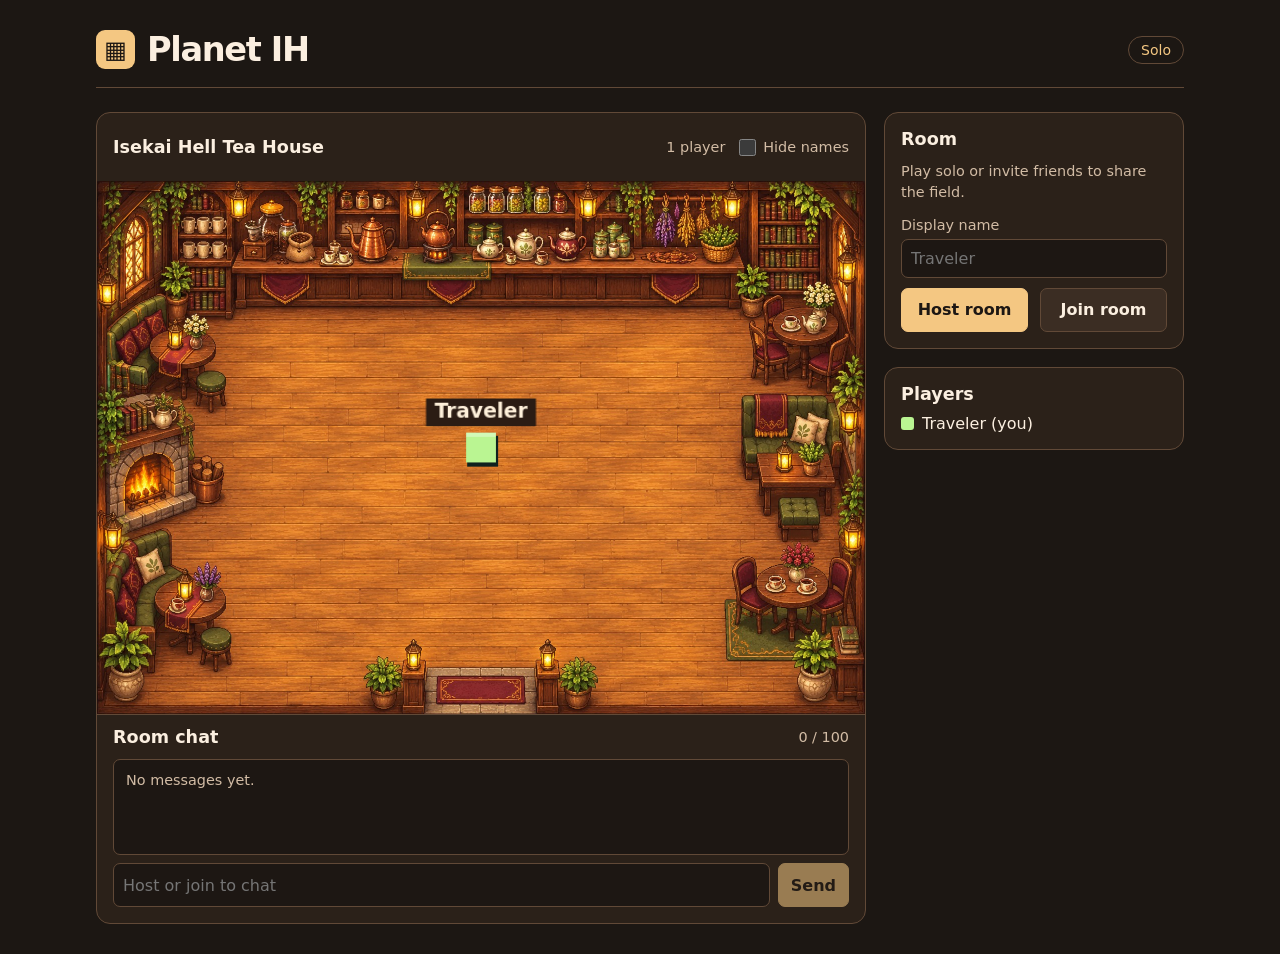
==== index.html @ 9ec79329 "Add shared tea house ambience and chat notifications" ====
<!doctype html>
<html lang="en">
<head>
  <meta charset="utf-8">
  <meta name="viewport" content="width=device-width, initial-scale=1">
  <meta name="theme-color" content="#1c1713">
  <meta name="description" content="Meet friends in the Isekai Hell tea house.">
  <title>Planet IH</title>
  <link rel="stylesheet" href="./style.css?v=7">
  <script type="module" src="./game.js?v=7"></script>
</head>
<body>
  <main>
    <header class="masthead">
      <div class="brand"><span class="mark" aria-hidden="true">▦</span><h1>Planet IH</h1></div>
      <p id="mode" class="pill">Solo</p>
    </header>
    <div class="layout">
      <section class="panel room-panel" aria-labelledby="room-title">
        <h2 id="room-title">Room</h2>
        <p id="status" role="status">Play solo or invite friends to share the field.</p>
        <div id="room-name">
          <label for="name">Display name</label>
          <input id="name" maxlength="18" autocomplete="off" placeholder="Traveler">
        </div>
        <div id="choices" class="actions">
          <button id="host" class="primary">Host room</button>
          <button id="join">Join room</button>
        </div>
        <div id="hosting" hidden>
          <div class="host-ambience">
            <div><label for="backdrop">Room background</label><select id="backdrop"></select></div>
            <div><label for="track">Room music</label><select id="track"></select></div>
          </div>
          <button id="invite" class="primary wide">Create invite</button>
          <div id="offer" hidden>
            <label for="invite-code">Send this link to one friend</label>
            <textarea id="invite-code" rows="2" readonly spellcheck="false"></textarea>
            <button id="copy-invite">Copy invite link</button>
            <button id="discord-invite">Copy Discord invite</button>
            <label for="reply-in">Paste your friend’s reply code</label>
            <textarea id="reply-in" rows="2" autocomplete="off" spellcheck="false"></textarea>
            <button id="accept" class="primary wide">Connect guest</button>
            <button id="cancel-invite" class="wide">Cancel invite</button>
          </div>
        </div>
        <div id="joining" hidden>
          <div id="offer-entry">
            <label for="offer-in">Paste the host’s invite link</label>
            <textarea id="offer-in" rows="2" autocomplete="off" spellcheck="false"></textarea>
          </div>
          <button id="reply" class="primary wide">Generate reply</button>
          <div id="answer" hidden>
            <label for="reply-code">Send this reply code to the host</label>
            <textarea id="reply-code" rows="2" readonly spellcheck="false"></textarea>
            <button id="copy-reply" class="primary wide">Copy reply code</button>
            <button id="discord-reply" class="wide">Copy Discord reply</button>
          </div>
        </div>
        <button id="leave" class="wide" hidden>Leave room</button>
        <div class="audio-options" role="group" aria-label="Personal audio" hidden>
          <p id="room-track"></p>
          <label class="audio-toggle"><input id="music-enabled" type="checkbox"> Play music</label>
          <label class="audio-toggle"><input id="sfx-enabled" type="checkbox" checked> Chat sound</label>
        </div>
      </section>
      <section class="play" aria-labelledby="field-title">
        <div class="bar field-bar">
          <h2 id="field-title">Isekai Hell Tea House</h2>
          <div class="field-options">
            <span id="count">1 player</span>
            <label class="name-toggle"><input id="hide-names" type="checkbox"> Hide names</label>
          </div>
        </div>
        <canvas id="field" width="720" height="500" aria-label="Tea house with named player blocks. Click or tap the floor to move. Keyboard movement is available with WASD or arrow keys."></canvas>
        <section class="chat" aria-labelledby="chat-title">
          <div class="bar chat-heading"><h2 id="chat-title">Room chat</h2><span id="chat-count">0 / 100</span></div>
          <div id="chat-history" role="log" aria-labelledby="chat-title" tabindex="0">
            <p id="chat-empty">No messages yet.</p>
            <ol id="chat-log"></ol>
            <div id="chat-end" aria-hidden="true"></div>
          </div>
          <form id="chat-form">
            <input id="message" aria-label="Chat message" aria-describedby="chat-count" autocomplete="off" placeholder="Host or join to chat" disabled>
            <button id="send-chat" class="primary" disabled>Send</button>
          </form>
          <p id="chat-status" role="status" hidden></p>
        </section>
      </section>
      <section class="panel roster-panel" aria-labelledby="players-title">
        <h2 id="players-title">Players</h2>
        <ul id="players"></ul>
      </section>
    </div>
    <button id="chat-notice" type="button" hidden></button>
  </main>
</body>
</html>
---- style.css ----
:root {
  color-scheme: dark;
  font-family: system-ui, sans-serif;
  color: #fbefe0;
  background: #1c1713;
  --muted: #d2bca5;
  --edge: #614937;
  --accent: #f4c782;
  --panel: #2b2119;
  --inset: #1d1713;
}
* { box-sizing: border-box; }
[hidden] { display: none !important; }
body { margin: 0; }
main { max-width: 1160px; margin: auto; padding: 30px clamp(12px, 4vw, 36px); }
.masthead, .brand, .bar, .actions { display: flex; align-items: center; gap: 12px; }
.masthead, .bar { justify-content: space-between; }
.masthead { border-bottom: 1px solid var(--edge); padding-bottom: 18px; margin-bottom: 24px; }
.mark { display: grid; place-items: center; width: 39px; height: 39px; border-radius: 9px; color: var(--inset); background: var(--accent); font-size: 1.5rem; }
h1, h2, p { margin: 0; }
h1 { font-size: clamp(1.5rem, 4vw, 2.1rem); letter-spacing: -.04em; }
h2 { font-size: 1.1rem; }
.pill { border: 1px solid var(--edge); border-radius: 99px; padding: 5px 12px; color: var(--accent); font-size: .875rem; white-space: nowrap; }
.layout { display: grid; grid-template-columns: minmax(0, 1fr) 300px; grid-template-rows: auto 1fr; gap: 18px; align-items: start; }
.play { grid-area: 1 / 1 / span 2 / 2; }
.room-panel { grid-area: 1 / 2; }
.roster-panel { grid-area: 2 / 2; }
.play, .panel { background: var(--panel); border: 1px solid var(--edge); border-radius: 14px; overflow: hidden; }
.bar { padding: 12px 16px; }
.bar span, #status, #chat-empty, #chat-status, #room-track { color: var(--muted); font-size: .9rem; }
.bar span { white-space: nowrap; }
.field-bar { flex-wrap: wrap; gap: 4px 16px; }
.field-options { display: flex; flex-wrap: wrap; align-items: center; gap: 4px 14px; }
canvas { width: 100%; height: auto; display: block; background: #79502f url('./assets/tea-house.jpg') center / 100% 100% no-repeat; cursor: crosshair; touch-action: manipulation; }
canvas[data-backdrop="moonlit"] { background-color: #3d345d; background-image: url('./assets/moonlit-tea-house.jpg'); }
.panel { padding: 16px; min-width: 0; }
label { display: block; margin: 14px 0 6px; color: var(--muted); font-size: .9rem; }
input, textarea, select { width: 100%; min-width: 0; border: 1px solid var(--edge); border-radius: 7px; background: var(--inset); color: inherit; padding: 9px; font: inherit; }
select { min-height: 44px; }
.name-toggle, .audio-toggle { display: inline-flex; align-items: center; gap: 7px; min-height: 44px; margin: 0; cursor: pointer; white-space: nowrap; }
.name-toggle input, .audio-toggle input { width: 17px; height: 17px; margin: 0; accent-color: var(--accent); }
.audio-options { border-top: 1px solid var(--edge); margin-top: 14px; padding-top: 10px; }
.audio-toggle + .audio-toggle { margin-inline-start: 10px; }
textarea { display: block; resize: vertical; overflow-wrap: anywhere; }
button { min-height: 44px; border: 1px solid var(--edge); border-radius: 7px; background: #3b2d23; color: inherit; padding: 7px 12px; font: inherit; font-weight: 650; cursor: pointer; }
button:hover { border-color: var(--accent); }
button:disabled { opacity: .55; cursor: default; }
:focus-visible { outline: 2px solid var(--accent); outline-offset: 2px; }
.primary { background: var(--accent); color: var(--inset); border-color: var(--accent); }
.primary:hover { background: #ffdfa8; }
.actions, #hosting button, #joining button, #leave { margin-top: 10px; }
.actions button { flex: 1; }
.wide { width: 100%; }
#status { margin-top: 12px; line-height: 1.45; }
#players { padding: 0; margin: 10px 0 0; list-style: none; display: grid; gap: 8px; }
#players li { display: flex; align-items: center; gap: 8px; overflow-wrap: anywhere; }
.kick { margin-left: auto; min-width: 49px; color: #ffb5a6; }
.swatch { width: 13px; height: 13px; border-radius: 3px; flex: 0 0 auto; }
.chat { padding: 0 16px 16px; border-top: 1px solid var(--edge); }
.chat-heading { padding-inline: 0; }
#chat-history { padding: 12px; overflow-y: auto; overflow-wrap: anywhere; max-height: 210px; min-height: 96px; background: var(--inset); border: 1px solid var(--edge); border-radius: 7px; }
#chat-log { list-style: none; display: grid; gap: 7px; padding: 0; margin: 0; }
#chat-log strong { margin-inline-end: .5em; }
#chat-end { height: 1px; }
#chat-form { display: flex; gap: 8px; margin-top: 8px; }
#chat-status { margin-top: 8px; }
#chat-notice { position: fixed; z-index: 1; inset: auto max(14px, env(safe-area-inset-right)) max(14px, env(safe-area-inset-bottom)) auto; background: var(--accent); color: var(--inset); border-color: var(--accent); box-shadow: 0 3px 15px #0008; }
@media (max-width: 760px) {
  main { padding-top: 14px; }
  .masthead { padding-bottom: 12px; margin-bottom: 12px; }
  .layout { grid-template-columns: minmax(0, 1fr); grid-template-rows: none; }
  .layout > * { grid-area: auto; }
}
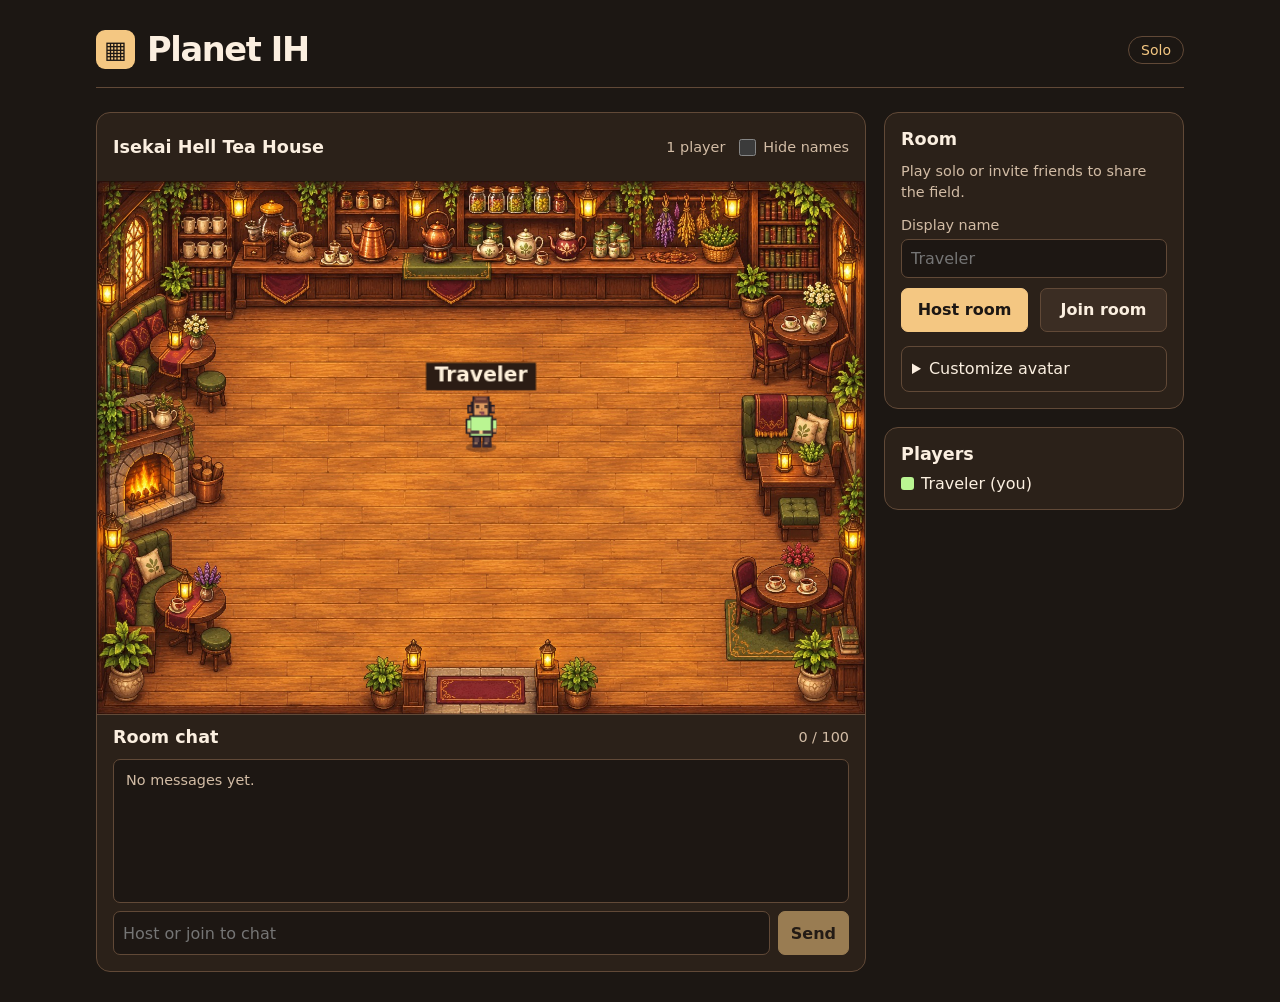
==== commit 5b8b19a0: "Add timed chat mutes and customizable avatars" ====
--- a/index.html
+++ b/index.html
@@ -6,8 +6,8 @@
   <meta name="theme-color" content="#1c1713">
   <meta name="description" content="Meet friends in the Isekai Hell tea house.">
   <title>Planet IH</title>
-  <link rel="stylesheet" href="./style.css?v=7">
-  <script type="module" src="./game.js?v=7"></script>
+  <link rel="stylesheet" href="./style.css?v=8">
+  <script type="module" src="./game.js?v=8"></script>
 </head>
 <body>
   <main>
@@ -27,6 +27,11 @@
           <button id="host" class="primary">Host room</button>
           <button id="join">Join room</button>
         </div>
+        <details id="avatar-editor">
+          <summary>Customize avatar</summary>
+          <canvas id="avatar-preview" width="266" height="126" aria-label="Preview of your avatar"></canvas>
+          <div id="avatar-fields"></div>
+        </details>
         <div id="hosting" hidden>
           <div class="host-ambience">
             <div><label for="backdrop">Room background</label><select id="backdrop"></select></div>
@@ -72,7 +77,7 @@
             <label class="name-toggle"><input id="hide-names" type="checkbox"> Hide names</label>
           </div>
         </div>
-        <canvas id="field" width="720" height="500" aria-label="Tea house with named player blocks. Click or tap the floor to move. Keyboard movement is available with WASD or arrow keys."></canvas>
+        <canvas id="field" width="720" height="500" aria-label="Tea house with player avatars. Click or tap the floor to move. Keyboard movement is available with WASD or arrow keys."></canvas>
         <section class="chat" aria-labelledby="chat-title">
           <div class="bar chat-heading"><h2 id="chat-title">Room chat</h2><span id="chat-count">0 / 100</span></div>
           <div id="chat-history" role="log" aria-labelledby="chat-title" tabindex="0">
@@ -85,6 +90,7 @@
             <button id="send-chat" class="primary" disabled>Send</button>
           </form>
           <p id="chat-status" role="status" hidden></p>
+          <p id="mute-notice" hidden><span id="mute-reason" role="status"></span> <span id="mute-countdown"></span></p>
         </section>
       </section>
       <section class="panel roster-panel" aria-labelledby="players-title">
@@ -93,6 +99,16 @@
       </section>
     </div>
     <button id="chat-notice" type="button" hidden></button>
+    <dialog id="mute-dialog" aria-labelledby="mute-title">
+      <h2 id="mute-title">Mute player</h2>
+      <form id="mute-form">
+        <div class="timeout-fields">
+          <div><label for="mute-time">Duration</label><input id="mute-time" type="number" inputmode="numeric" min="1" step="1" required></div>
+          <div><label for="mute-unit">Unit</label><select id="mute-unit"><option value="60">Minutes</option><option value="1">Seconds</option><option value="3600">Hours</option></select></div>
+        </div>
+        <div class="actions"><button id="cancel-mute" type="button">Cancel</button><button class="primary">Mute chat</button></div>
+      </form>
+    </dialog>
   </main>
 </body>
 </html>
--- a/style.css
+++ b/style.css
@@ -31,8 +31,8 @@
 .bar span { white-space: nowrap; }
 .field-bar { flex-wrap: wrap; gap: 4px 16px; }
 .field-options { display: flex; flex-wrap: wrap; align-items: center; gap: 4px 14px; }
-canvas { width: 100%; height: auto; display: block; background: #79502f url('./assets/tea-house.jpg') center / 100% 100% no-repeat; cursor: crosshair; touch-action: manipulation; }
-canvas[data-backdrop="moonlit"] { background-color: #3d345d; background-image: url('./assets/moonlit-tea-house.jpg'); }
+#field { width: 100%; height: auto; display: block; background: #79502f url('./assets/tea-house.jpg') center / 100% 100% no-repeat; cursor: crosshair; touch-action: manipulation; }
+#field[data-backdrop="moonlit"] { background-color: #3d345d; background-image: url('./assets/moonlit-tea-house.jpg'); }
 .panel { padding: 16px; min-width: 0; }
 label { display: block; margin: 14px 0 6px; color: var(--muted); font-size: .9rem; }
 input, textarea, select { width: 100%; min-width: 0; border: 1px solid var(--edge); border-radius: 7px; background: var(--inset); color: inherit; padding: 9px; font: inherit; }
@@ -53,17 +53,29 @@
 .wide { width: 100%; }
 #status { margin-top: 12px; line-height: 1.45; }
 #players { padding: 0; margin: 10px 0 0; list-style: none; display: grid; gap: 8px; }
-#players li { display: flex; align-items: center; gap: 8px; overflow-wrap: anywhere; }
-.kick { margin-left: auto; min-width: 49px; color: #ffb5a6; }
+#players li { display: flex; align-items: center; gap: 7px; overflow-wrap: anywhere; }
+.player-name { min-width: 0; flex: 1; }
+.moderation { display: flex; gap: 5px; flex: 0 0 auto; }
+.moderation button { padding-inline: 8px; }
+.kick { color: #ffb5a6; }
 .swatch { width: 13px; height: 13px; border-radius: 3px; flex: 0 0 auto; }
 .chat { padding: 0 16px 16px; border-top: 1px solid var(--edge); }
 .chat-heading { padding-inline: 0; }
-#chat-history { padding: 12px; overflow-y: auto; overflow-wrap: anywhere; max-height: 210px; min-height: 96px; background: var(--inset); border: 1px solid var(--edge); border-radius: 7px; }
+#chat-history { padding: 12px; overflow-y: auto; overflow-wrap: anywhere; block-size: 9rem; scrollbar-gutter: stable; background: var(--inset); border: 1px solid var(--edge); border-radius: 7px; }
 #chat-log { list-style: none; display: grid; gap: 7px; padding: 0; margin: 0; }
 #chat-log strong { margin-inline-end: .5em; }
 #chat-end { height: 1px; }
 #chat-form { display: flex; gap: 8px; margin-top: 8px; }
 #chat-status { margin-top: 8px; }
+#mute-notice { margin-top: 8px; color: #ffbea9; font-size: .9rem; }
+#avatar-editor { margin-top: 14px; border: 1px solid var(--edge); border-radius: 8px; padding: 0 10px 10px; }
+#avatar-editor summary { min-height: 44px; padding: 10px 0; line-height: 24px; cursor: pointer; }
+#avatar-editor:not([open]) { padding-bottom: 0; }
+#avatar-preview { display: block; width: 100%; height: auto; background: radial-gradient(ellipse at 50% 90%, #735447, #33261f 72%); border-radius: 6px; }
+#avatar-fields, .timeout-fields { display: grid; grid-template-columns: repeat(2, minmax(0, 1fr)); column-gap: 8px; }
+#avatar-fields select { padding-inline: 4px; font-size: .9rem; }
+#mute-dialog { width: min(340px, calc(100% - 24px)); padding: 16px; color: inherit; background: var(--panel); border: 1px solid var(--edge); border-radius: 14px; }
+#mute-dialog::backdrop { background: #120b09bb; }
 #chat-notice { position: fixed; z-index: 1; inset: auto max(14px, env(safe-area-inset-right)) max(14px, env(safe-area-inset-bottom)) auto; background: var(--accent); color: var(--inset); border-color: var(--accent); box-shadow: 0 3px 15px #0008; }
 @media (max-width: 760px) {
   main { padding-top: 14px; }
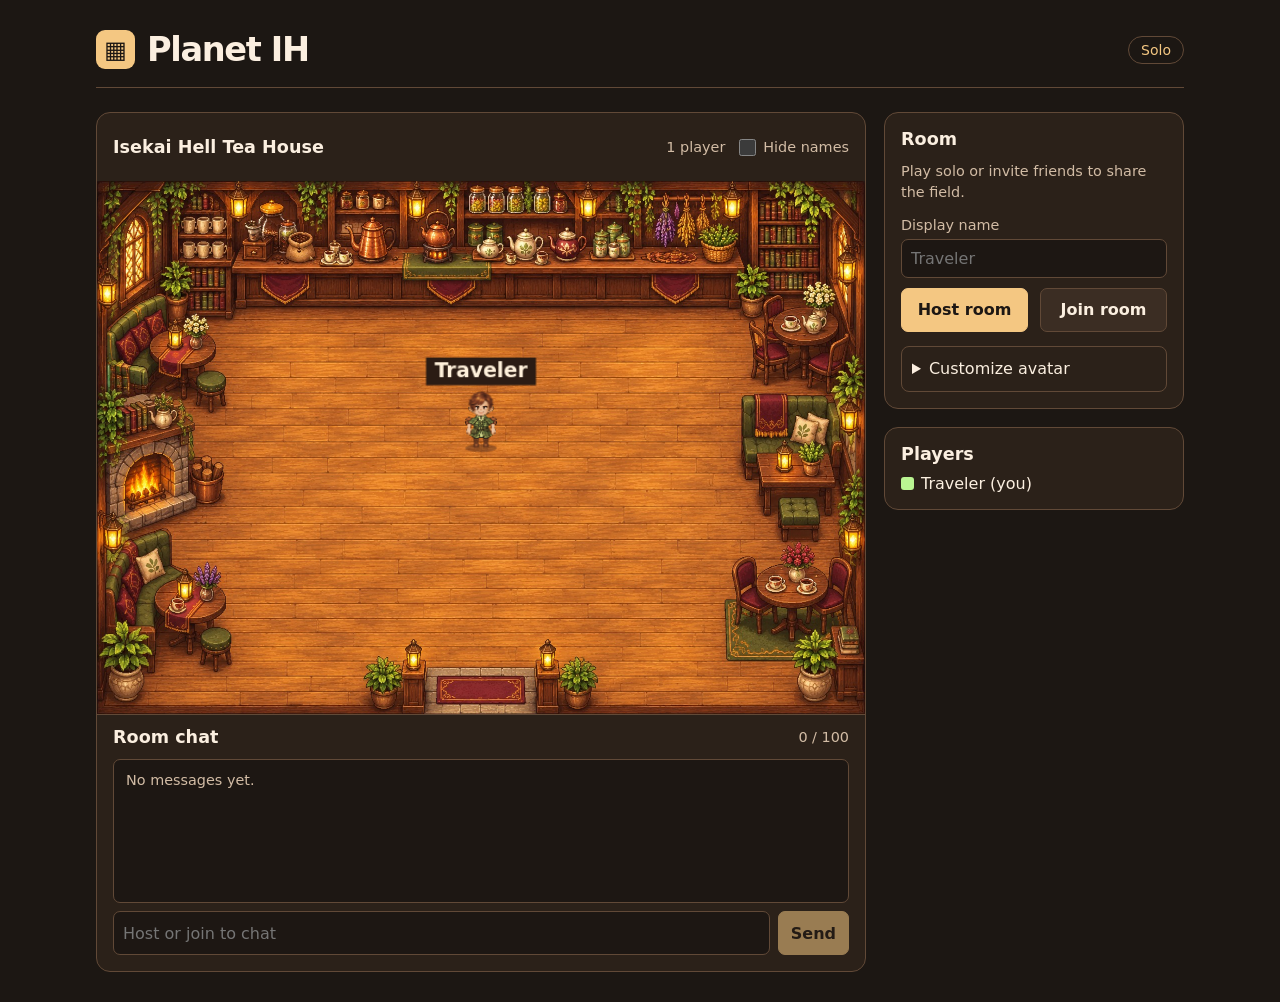
==== commit f23f1385: "Paint layered anime avatars and add accessory colors" ====
--- a/index.html
+++ b/index.html
@@ -6,8 +6,9 @@
   <meta name="theme-color" content="#1c1713">
   <meta name="description" content="Meet friends in the Isekai Hell tea house.">
   <title>Planet IH</title>
-  <link rel="stylesheet" href="./style.css?v=8">
-  <script type="module" src="./game.js?v=8"></script>
+  <link rel="preload" href="./assets/avatar-atlas.png?v=9" as="image">
+  <link rel="stylesheet" href="./style.css?v=9">
+  <script type="module" src="./game.js?v=9"></script>
 </head>
 <body>
   <main>
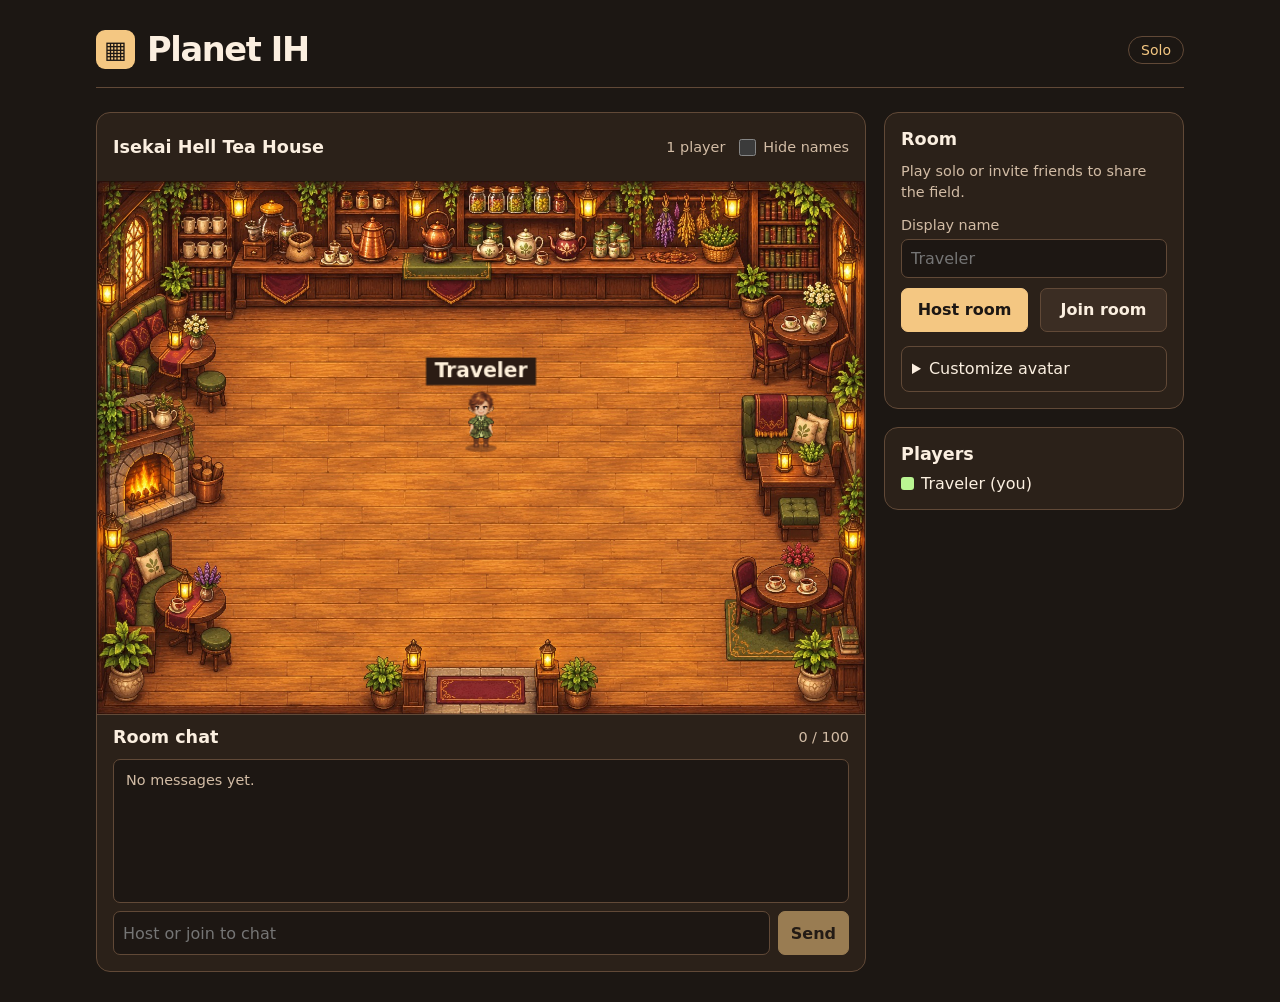
==== commit 7a6b43b0: "Enlarge avatar preview and correct tail and sleeve alignment" ====
--- a/index.html
+++ b/index.html
@@ -7,8 +7,8 @@
   <meta name="description" content="Meet friends in the Isekai Hell tea house.">
   <title>Planet IH</title>
   <link rel="preload" href="./assets/avatar-atlas.png?v=9" as="image">
-  <link rel="stylesheet" href="./style.css?v=9">
-  <script type="module" src="./game.js?v=9"></script>
+  <link rel="stylesheet" href="./style.css?v=10">
+  <script type="module" src="./game.js?v=10"></script>
 </head>
 <body>
   <main>
@@ -30,7 +30,13 @@
         </div>
         <details id="avatar-editor">
           <summary>Customize avatar</summary>
-          <canvas id="avatar-preview" width="266" height="126" aria-label="Preview of your avatar"></canvas>
+          <canvas id="avatar-preview" width="520" height="480" aria-label="Front view of your avatar"></canvas>
+          <div class="preview-angles" role="group" aria-label="Avatar preview angle">
+            <button type="button" data-angle="south" aria-pressed="true">Front</button>
+            <button type="button" data-angle="west" aria-pressed="false">Left</button>
+            <button type="button" data-angle="east" aria-pressed="false">Right</button>
+            <button type="button" data-angle="north" aria-pressed="false">Back</button>
+          </div>
           <div id="avatar-fields"></div>
         </details>
         <div id="hosting" hidden>
--- a/style.css
+++ b/style.css
@@ -72,6 +72,9 @@
 #avatar-editor summary { min-height: 44px; padding: 10px 0; line-height: 24px; cursor: pointer; }
 #avatar-editor:not([open]) { padding-bottom: 0; }
 #avatar-preview { display: block; width: 100%; height: auto; background: radial-gradient(ellipse at 50% 90%, #735447, #33261f 72%); border-radius: 6px; }
+.preview-angles { display: grid; grid-template-columns: repeat(4, minmax(0, 1fr)); gap: 4px; margin-top: 6px; }
+.preview-angles button { padding-inline: 2px; font-size: .875rem; }
+.preview-angles button[aria-pressed="true"] { background: var(--accent); border-color: var(--accent); color: var(--inset); }
 #avatar-fields, .timeout-fields { display: grid; grid-template-columns: repeat(2, minmax(0, 1fr)); column-gap: 8px; }
 #avatar-fields select { padding-inline: 4px; font-size: .9rem; }
 #mute-dialog { width: min(340px, calc(100% - 24px)); padding: 16px; color: inherit; background: var(--panel); border: 1px solid var(--edge); border-radius: 14px; }
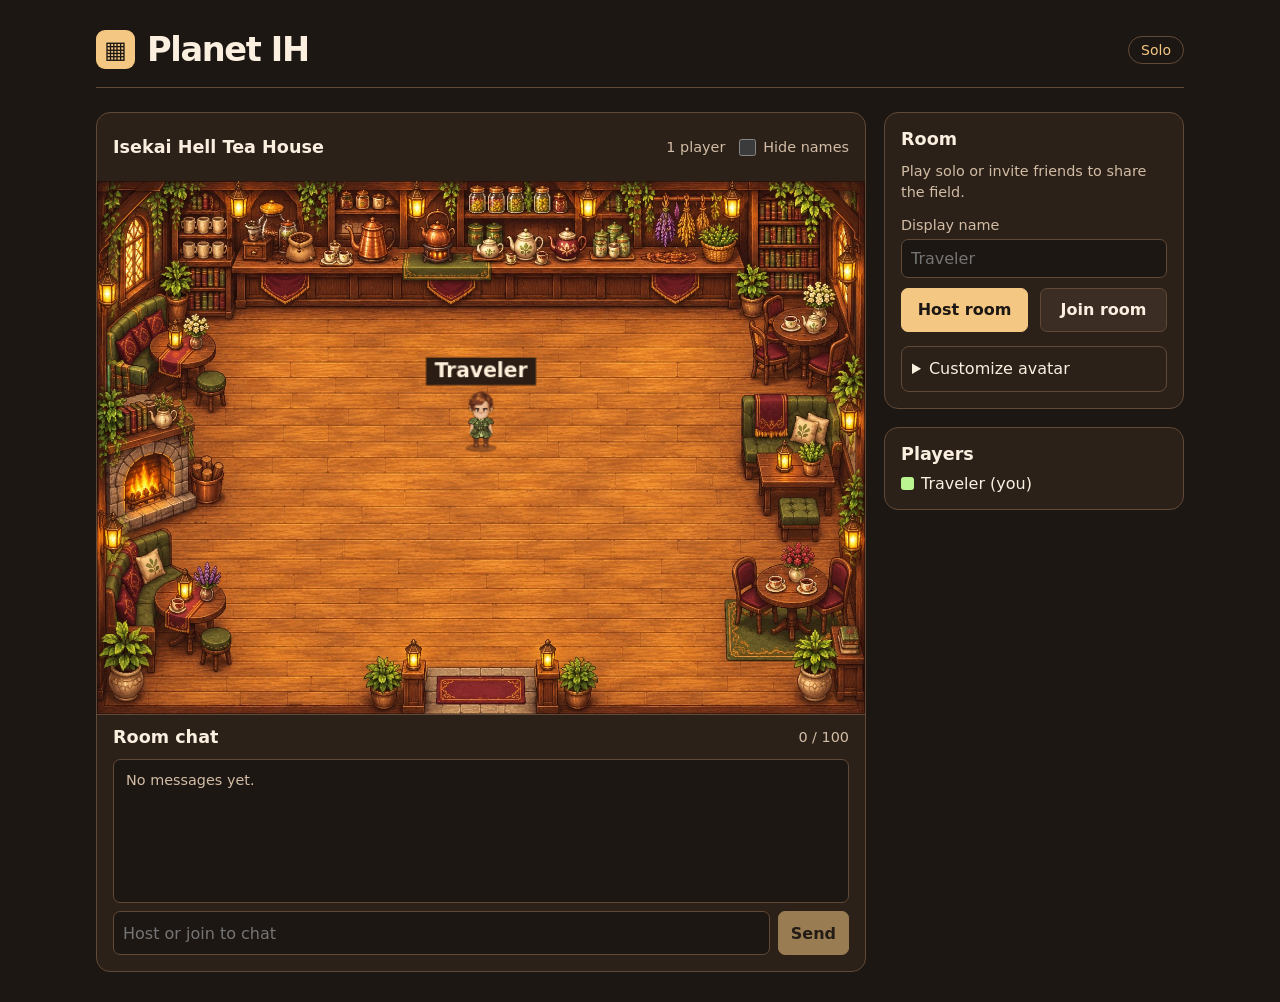
==== commit 3ad8f424: "Apply avatar alignments and add side face artwork" ====
--- a/index.html
+++ b/index.html
@@ -6,9 +6,9 @@
   <meta name="theme-color" content="#1c1713">
   <meta name="description" content="Meet friends in the Isekai Hell tea house.">
   <title>Planet IH</title>
-  <link rel="preload" href="./assets/avatar-atlas.png?v=9" as="image">
+  <link rel="preload" href="./assets/avatar-atlas.png?v=14" as="image">
   <link rel="stylesheet" href="./style.css?v=10">
-  <script type="module" src="./game.js?v=10"></script>
+  <script type="module" src="./game.js?v=14"></script>
 </head>
 <body>
   <main>
@@ -37,6 +37,7 @@
             <button type="button" data-angle="east" aria-pressed="false">Right</button>
             <button type="button" data-angle="north" aria-pressed="false">Back</button>
           </div>
+          <p><a href="./avatar-studio.html" target="_blank" rel="noopener">Open alignment editor</a></p>
           <div id="avatar-fields"></div>
         </details>
         <div id="hosting" hidden>
